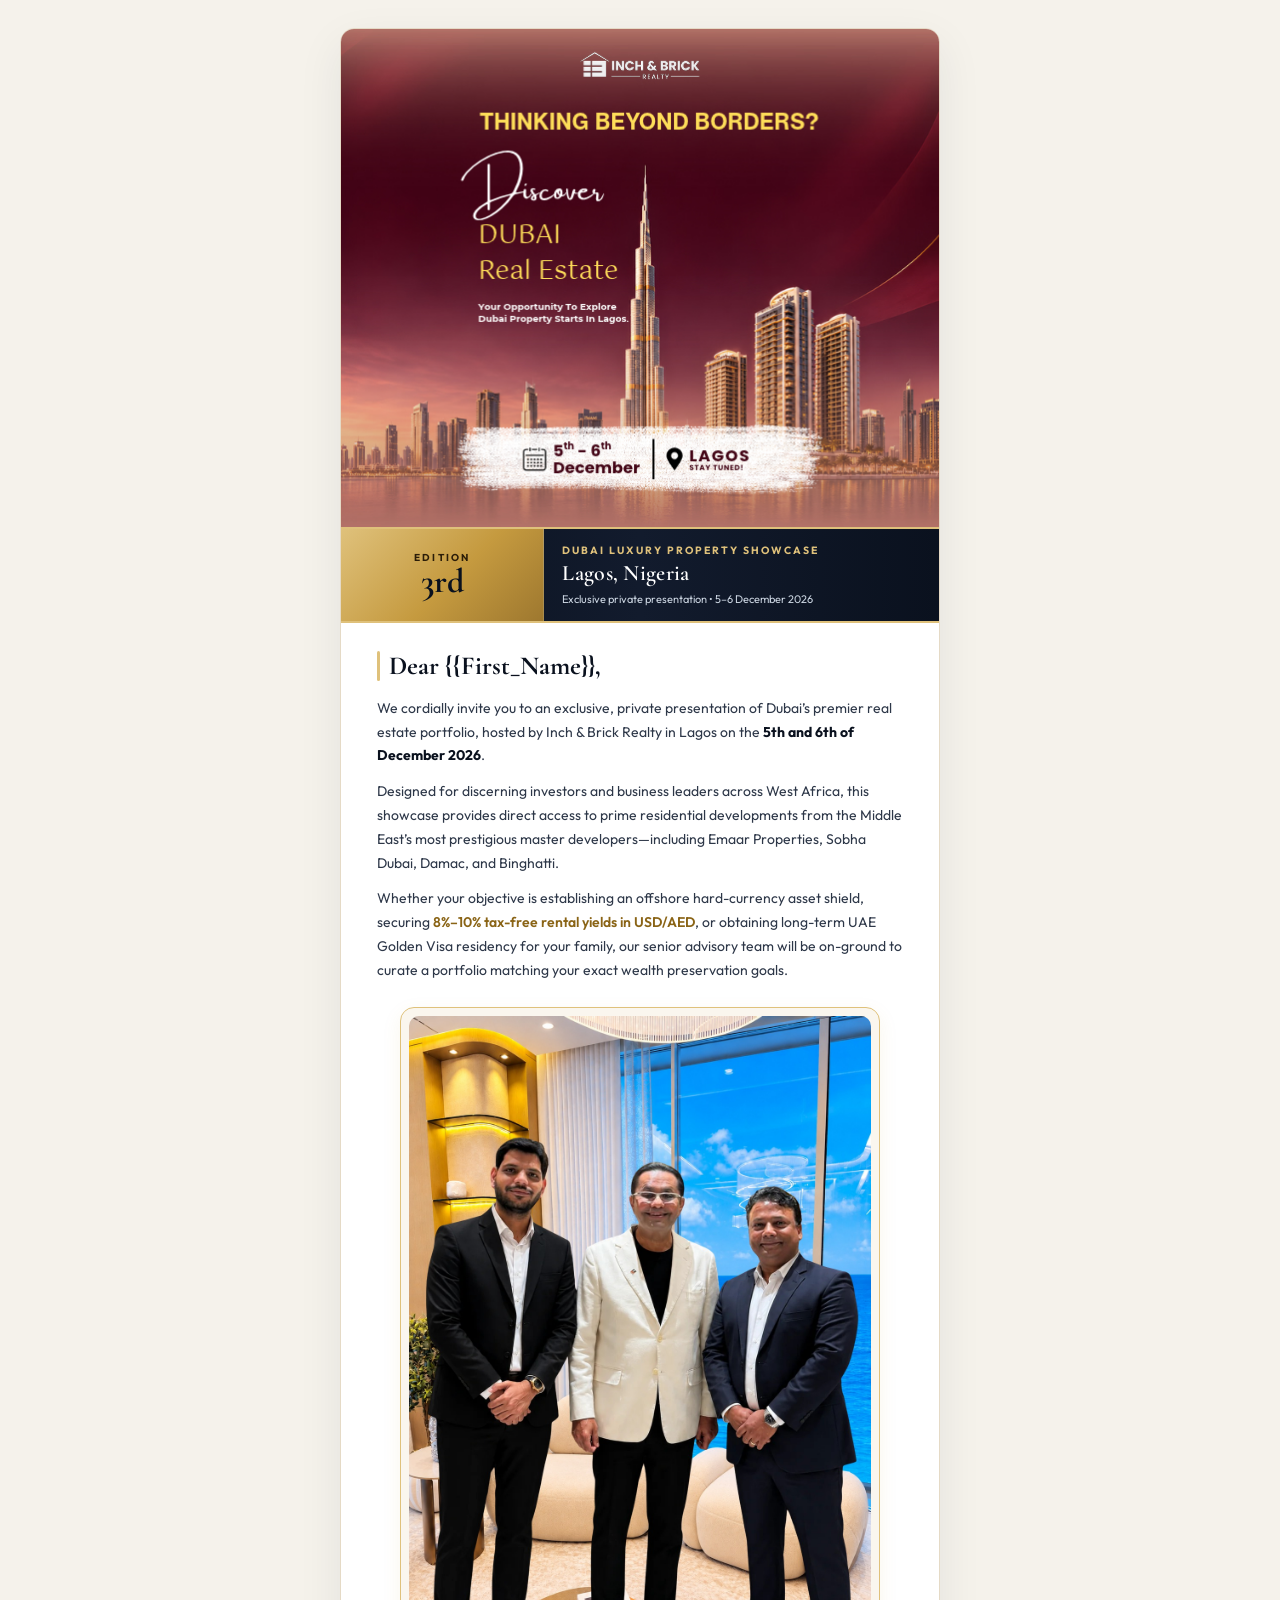
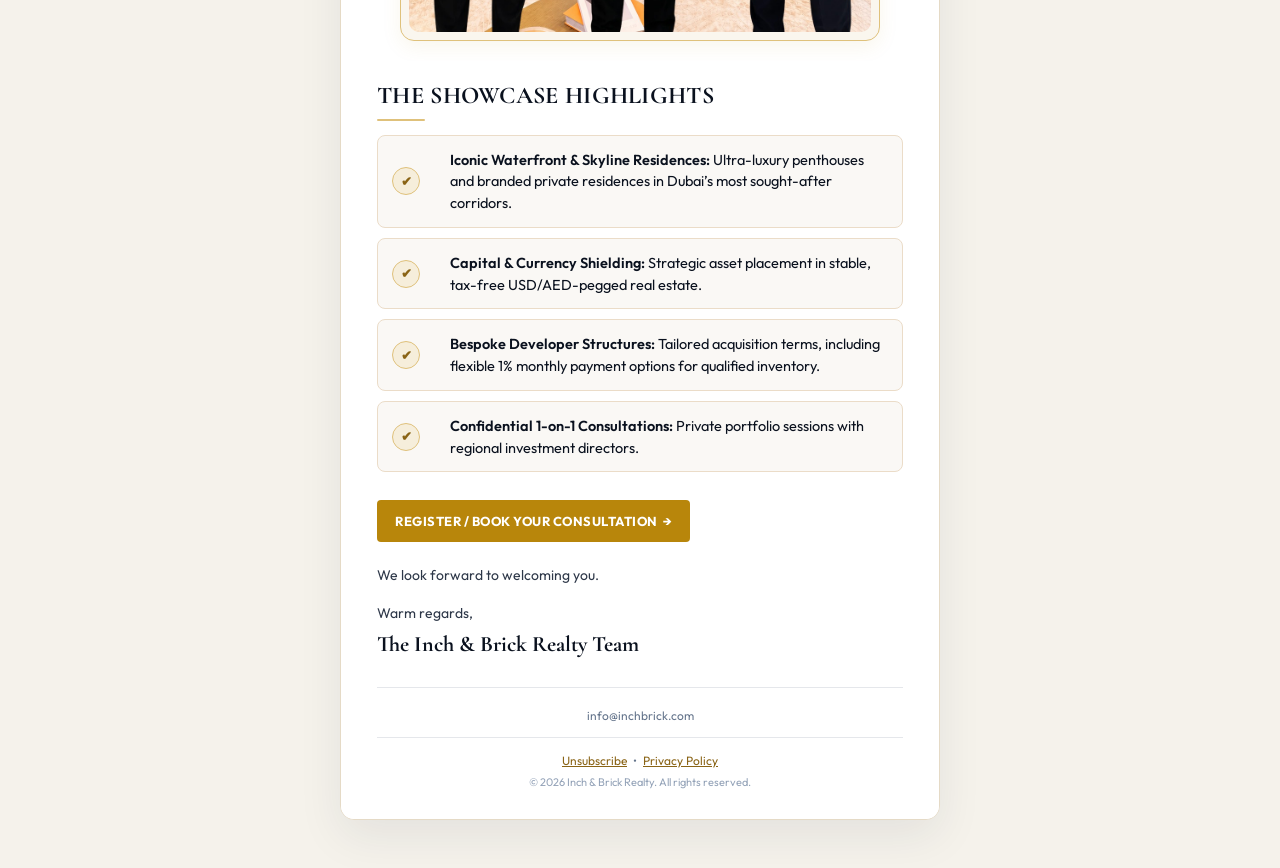
==== email/index.html @ 83868ac8 "first commit" ====
<!DOCTYPE html
  PUBLIC "-//W3C//DTD XHTML 1.0 Transitional//EN" "http://www.w3.org/TR/xhtml1/DTD/xhtml1-transitional.dtd">
<html xmlns="http://www.w3.org/1999/xhtml" xmlns:v="urn:schemas-microsoft-com:vml"
  xmlns:o="urn:schemas-microsoft-com:office:office" lang="en">

<head>
  <meta http-equiv="Content-Type" content="text/html; charset=UTF-8" />
  <meta name="viewport" content="width=device-width, initial-scale=1.0" />
  <meta name="x-apple-disable-message-reformatting" />
  <!--[if !mso]><!-->
  <meta http-equiv="X-UA-Compatible" content="IE=edge" />
  <link rel="preconnect" href="https://fonts.googleapis.com">
  <link rel="preconnect" href="https://fonts.gstatic.com" crossorigin>
  <link
    href="https://fonts.googleapis.com/css2?family=Cormorant+Garamond:ital,wght@0,500;0,600;0,700;1,400;1,600&family=Outfit:wght@300;400;500;600;700&display=swap"
    rel="stylesheet">
  <!--<![endif]-->
  <title>The Dubai Luxury Property Showcase — Lagos, 5–6 December 2026</title>
  <!--[if mso]>
  <xml>
    <o:OfficeDocumentSettings>
      <o:AllowPNG/>
      <o:PixelsPerInch>96</o:PixelsPerInch>
    </o:OfficeDocumentSettings>
  </xml>
  <![endif]-->
  <style type="text/css">
    /* Reset styles */
    body,
    table,
    td,
    a {
      -webkit-text-size-adjust: 100%;
      -ms-text-size-adjust: 100%;
    }

    table,
    td {
      mso-table-lspace: 0pt;
      mso-table-rspace: 0pt;
    }

    img {
      -ms-interpolation-mode: bicubic;
      border: 0;
      outline: none;
      text-decoration: none;
      display: block;
    }

    body {
      margin: 0;
      padding: 0;
      width: 100% !important;
      background-color: #f5f2eb;
      font-family: 'Outfit', -apple-system, BlinkMacSystemFont, 'Segoe UI', Roboto, Helvetica, Arial, sans-serif;
    }

    a[x-apple-data-detectors] {
      color: inherit !important;
      text-decoration: none !important;
      font-size: inherit !important;
      font-family: inherit !important;
      font-weight: inherit !important;
      line-height: inherit !important;
    }

    /* Interactive luxury hover effects */
    .btn-gold {
      transition: all 0.25s ease !important;
    }

    .btn-gold:hover {
      background: linear-gradient(135deg, #e5cb8e 0%, #caa146 50%, #ae8433 100%) !important;
      box-shadow: 0 8px 24px rgba(184, 134, 11, 0.35) !important;
    }

    .pill-btn:hover {
      background-color: #fbf5e8 !important;
      border-color: #b8860b !important;
      color: #785208 !important;
    }

    .feature-card:hover {
      border-color: #c59a3f !important;
      box-shadow: 0 8px 20px rgba(197, 154, 63, 0.12) !important;
    }

    /* Mobile Responsive Styles */
    @media only screen and (max-width: 620px) {
      .email-container {
        width: 100% !important;
        max-width: 100% !important;
      }

      .stack-column {
        display: block !important;
        width: 100% !important;
        max-width: 100% !important;
        direction: ltr !important;
      }

      .side-image-td {
        padding-right: 0 !important;
        padding-left: 0 !important;
        padding-top: 18px !important;
        width: 100% !important;
        max-width: 100% !important;
      }

      .side-content-td {
        padding-left: 0 !important;
        padding-right: 0 !important;
        padding-bottom: 6px !important;
        width: 100% !important;
        max-width: 100% !important;
      }

      .mobile-padding {
        padding-left: 20px !important;
        padding-right: 20px !important;
      }

      .mobile-padding-card {
        padding: 24px 18px !important;
      }

      .hero-title {
        font-size: 32px !important;
        line-height: 1.15 !important;
      }

      .hero-sub {
        font-size: 16px !important;
        line-height: 1.4 !important;
      }

      .event-banner-td {
        display: block !important;
        width: 100% !important;
        padding: 14px 0 !important;
        border-right: none !important;
        border-bottom: 1px solid #e7dcce !important;
        text-align: left !important;
      }

      .event-banner-td:last-child {
        border-bottom: none !important;
      }

      .btn-block {
        display: block !important;
        width: 100% !important;
        box-sizing: border-box !important;
        text-align: center !important;
      }

      .feature-icon-td {
        padding-right: 12px !important;
      }
    }
  </style>
</head>

<body
  style="margin: 0; padding: 0; background-color: #f5f2eb; -webkit-font-smoothing: antialiased; word-spacing: normal;">

  <!-- PREHEADER (Hidden in body, visible in inbox preview snippet) -->
  <div
    style="display: none; font-size: 1px; color: #f5f2eb; line-height: 1px; max-height: 0px; max-width: 0px; opacity: 0; overflow: hidden; mso-hide: all;">
    Exclusive private presentation of Dubai’s premier real estate portfolio in Lagos on 5th &amp; 6th December 2026. Private advisory appointments available with our senior team.
    &#847; &zwnj; &nbsp; &#8199; &shy; &#847; &zwnj; &nbsp; &#8199; &shy; &#847; &zwnj; &nbsp; &#8199; &shy; &#847;
    &zwnj; &nbsp; &#8199; &shy; &#847; &zwnj; &nbsp; &#8199; &shy;
  </div>

  <!-- EMAIL OUTER WRAPPER (Warm Luxury Ivory/Pearl) -->
  <table role="presentation" cellpadding="0" cellspacing="0" border="0" width="100%" style="background-color: #f5f2eb;">
    <tr>
      <td align="center" style="padding: 28px 12px 48px;">

        <!-- MAIN CONTAINER (600px width, Crisp White with Champagne/Gold accents) -->
        <table role="presentation" cellpadding="0" cellspacing="0" border="0" width="600" class="email-container"
          style="max-width: 600px; width: 100%; background-color: #ffffff; border: 1px solid #e5dac6; border-radius: 14px; overflow: hidden; box-shadow: 0 16px 45px rgba(27, 38, 59, 0.08);">

          <!-- ==============================================
               HERO BANNER (Matches Uploaded Artwork)
               ============================================== -->
          <tr>
            <td align="center"
              style="padding: 0; line-height: 0; background-color: #080f1d; border-bottom: 2px solid #dfc17b;">
              <a href="https://example.com/register" target="_blank" style="text-decoration: none; display: block;">
                <img src="https://cdn.inchbrick.com/event-resources/1795437732711_69df0427-55a0-461c-b83e-be4c815b8def.jpeg"
                  alt="The Dubai Luxury Property Showcase — Exclusive Private Presentation in Lagos · 5th &amp; 6th December 2026"
                  width="600" style="width: 100%; max-width: 600px; height: auto; display: block; border: 0;"
                  onerror="this.onerror=null; this.src='banner.jpeg';" />
              </a>
            </td>
          </tr>

          <!-- ==============================================
               3RD EDITION HIGHLIGHT BAR (Right After Banner)
               ============================================== -->
          <tr>
            <td align="center" style="background: linear-gradient(90deg, #0a111e 0%, #121b2d 50%, #0a111e 100%); border-bottom: 2px solid #dfc17b; padding: 0; text-align: center;">
              <table role="presentation" cellpadding="0" cellspacing="0" border="0" width="100%" style="max-width: 600px;">
                <tr>
                  <td width="34%" align="center" valign="middle"
                    style="width: 34%; background: linear-gradient(135deg, #dfc17b 0%, #c59a3f 55%, #9e782f 100%); padding: 16px 10px; border-right: 1px solid rgba(10, 17, 30, 0.2);">
                    <p style="margin: 0 0 2px; font-family: 'Outfit', -apple-system, BlinkMacSystemFont, 'Segoe UI', Roboto, sans-serif; font-size: 10px; font-weight: 700; letter-spacing: 2.2px; text-transform: uppercase; color: #2b1d08;">
                      Edition
                    </p>
                    <p style="margin: 0; font-family: 'Cormorant Garamond', Georgia, serif; font-size: 34px; line-height: 0.95; font-weight: 700; color: #0a111e;">
                      3rd
                    </p>
                  </td>
                  <td width="66%" align="left" valign="middle"
                    style="width: 66%; padding: 14px 18px; background-color: transparent;">
                    <p style="margin: 0 0 4px; font-family: 'Outfit', -apple-system, BlinkMacSystemFont, 'Segoe UI', Roboto, sans-serif; font-size: 10.5px; font-weight: 700; letter-spacing: 2px; text-transform: uppercase; color: #dfc17b;">
                      Dubai Luxury Property Showcase
                    </p>
                    <p style="margin: 0; font-family: 'Cormorant Garamond', Georgia, serif; font-size: 22px; line-height: 1.1; font-weight: 600; color: #ffffff; letter-spacing: 0.3px;">
                      Lagos, Nigeria
                    </p>
                    <p style="margin: 6px 0 0; font-family: 'Outfit', -apple-system, BlinkMacSystemFont, 'Segoe UI', Roboto, sans-serif; font-size: 11px; line-height: 1.4; color: #cbd5e1;">
                      Exclusive private presentation &bull; 5–6 December 2026
                    </p>
                  </td>
                </tr>
              </table>
            </td>
          </tr>

          <!-- ==============================================
               2. INTRO / BODY TEXT SECTION
               ============================================== -->
          <tr>
            <td style="padding: 28px 36px 0 36px; background-color: #ffffff;" class="mobile-padding">
              <table role="presentation" cellpadding="0" cellspacing="0" border="0" width="100%">

                <!-- Gold Accent Bar + Salutation -->
                <tr>
                  <td style="padding-bottom: 16px;">
                    <table role="presentation" cellpadding="0" cellspacing="0" border="0">
                      <tr>
                        <td width="3" style="width: 3px; background-color: #dfc17b; border-radius: 2px; font-size: 1px; line-height: 1px;">&nbsp;</td>
                        <td style="padding-left: 9px;">
                          <h2
                            style="margin: 0; font-family: 'Cormorant Garamond', Georgia, serif; font-size: 26px; line-height: 1.15; font-weight: 700; color: #0a111e;">
                            Dear {{First_Name}},
                          </h2>
                        </td>
                      </tr>
                    </table>
                  </td>
                </tr>

                <!-- Invitation Paragraph 1 -->
                <tr>
                  <td style="padding-bottom: 12px;">
                    <p
                      style="margin: 0; font-family: 'Outfit', -apple-system, BlinkMacSystemFont, 'Segoe UI', Roboto, sans-serif; font-size: 14px; font-weight: 400; line-height: 1.7; color: #2d3748;">
                      We cordially invite you to an exclusive, private presentation of Dubai’s premier real estate portfolio, hosted by Inch &amp; Brick Realty in Lagos on the <strong style="color: #0a111e; font-weight: 700;">5th and 6th of December 2026</strong>.
                    </p>
                  </td>
                </tr>

                <!-- Invitation Paragraph 2 -->
                <tr>
                  <td style="padding-bottom: 12px;">
                    <p
                      style="margin: 0; font-family: 'Outfit', -apple-system, BlinkMacSystemFont, 'Segoe UI', Roboto, sans-serif; font-size: 14px; font-weight: 400; line-height: 1.7; color: #2d3748;">
                      Designed for discerning investors and business leaders across West Africa, this showcase provides direct access to prime residential developments from the Middle East’s most prestigious master developers—including Emaar Properties, Sobha Dubai, Damac, and Binghatti.
                    </p>
                  </td>
                </tr>

                <!-- Invitation Paragraph 3 -->
                <tr>
                  <td style="padding-bottom: 18px;">
                    <p
                      style="margin: 0; font-family: 'Outfit', -apple-system, BlinkMacSystemFont, 'Segoe UI', Roboto, sans-serif; font-size: 14px; font-weight: 400; line-height: 1.7; color: #2d3748;">
                      Whether your objective is establishing an offshore hard-currency asset shield, securing <strong style="color: #8a6416; font-weight: 600;">8%–10% tax-free rental yields in USD/AED</strong>, or obtaining long-term UAE Golden Visa residency for your family, our senior advisory team will be on-ground to curate a portfolio matching your exact wealth preservation goals.
                    </p>
                  </td>
                </tr>

              </table>
            </td>
          </tr>

          <!-- ==============================================
               FEATURED RIZWAN IMAGE (PLACED DIRECTLY AFTER CONTENT)
               ============================================== -->
          <tr>
            <td align="center" style="padding: 6px 36px 20px 36px; background-color: #ffffff;" class="mobile-padding">
              <table role="presentation" cellpadding="0" cellspacing="0" border="0" width="100%" style="max-width: 480px;">
                <tr>
                  <td align="center"
                    style="background-color: #faf6ee; border: 1.5px solid #dfc17b; border-radius: 14px; padding: 8px; box-shadow: 0 6px 20px rgba(184, 134, 11, 0.08);">
                    <img src="https://cdn.inchbrick.com/event-resources/1795504723863_692f7ebd-75d5-4856-90a8-47173e7fa14b.jpeg"
                      alt="Inch &amp; Brick Realty Leadership with Danube Properties Chairman Rizwan Sajan"
                      width="464"
                      style="width: 100%; max-width: 464px; height: auto; display: block; border-radius: 10px; border: 0;"
                      onerror="this.onerror=null; this.src='rizwan.jpeg';" />
                  </td>
                </tr>
              </table>
            </td>
          </tr>

          <!-- ==============================================
               3. THE SHOWCASE HIGHLIGHTS
               ============================================== -->
          <tr>
            <td style="padding: 20px 36px 28px; background-color: #ffffff;" class="mobile-padding">
              <table role="presentation" cellpadding="0" cellspacing="0" border="0" width="100%">
                <tr>
                  <td align="left" style="padding-bottom: 14px;">
                    <p
                      style="margin: 0; font-family: 'Cormorant Garamond', Georgia, 'Times New Roman', serif; font-size: 24px; line-height: 1.25; font-weight: 700; color: #0a111e; letter-spacing: 0.3px;">
                      THE SHOWCASE HIGHLIGHTS
                    </p>
                    <div style="width: 48px; height: 2px; background-color: #dfc17b; border-radius: 2px; margin-top: 8px; font-size: 1px; line-height: 1px;">&nbsp;</div>
                  </td>
                </tr>

                <!-- Highlight 1 -->
                <tr>
                  <td style="padding-bottom: 10px;">
                    <table role="presentation" cellpadding="0" cellspacing="0" border="0" width="100%"
                      style="background-color: #faf8f5; border: 1px solid #ebdcc8; border-radius: 8px;">
                      <tr>
                        <td width="46" valign="middle" align="center"
                          style="width: 46px; min-width: 46px; max-width: 46px; padding: 13px 0 13px 14px; text-align: center;">
                          <table role="presentation" cellpadding="0" cellspacing="0" border="0" width="28" height="28"
                            style="width: 28px; height: 28px; background-color: #f6eedb; border: 1.5px solid #dfc17b; border-radius: 50%; border-collapse: separate;">
                            <tr>
                              <td align="center" valign="middle"
                                style="font-family: Arial, sans-serif; font-size: 13px; font-weight: bold; color: #8a6416; line-height: 25px; text-align: center; padding: 0;">
                                &#10004;
                              </td>
                            </tr>
                          </table>
                        </td>
                        <td valign="middle" style="padding: 13px 18px 13px 12px;">
                          <p
                            style="margin: 0; font-family: 'Outfit', -apple-system, BlinkMacSystemFont, 'Segoe UI', Roboto, Helvetica, Arial, sans-serif; font-size: 14.5px; font-weight: 400; line-height: 1.5; color: #0a111e;">
                            <strong style="font-weight: 600;">Iconic Waterfront &amp; Skyline Residences:</strong> Ultra-luxury penthouses and branded private residences in Dubai’s most sought-after corridors.
                          </p>
                        </td>
                      </tr>
                    </table>
                  </td>
                </tr>

                <!-- Highlight 2 -->
                <tr>
                  <td style="padding-bottom: 10px;">
                    <table role="presentation" cellpadding="0" cellspacing="0" border="0" width="100%"
                      style="background-color: #faf8f5; border: 1px solid #ebdcc8; border-radius: 8px;">
                      <tr>
                        <td width="46" valign="middle" align="center"
                          style="width: 46px; min-width: 46px; max-width: 46px; padding: 13px 0 13px 14px; text-align: center;">
                          <table role="presentation" cellpadding="0" cellspacing="0" border="0" width="28" height="28"
                            style="width: 28px; height: 28px; background-color: #f6eedb; border: 1.5px solid #dfc17b; border-radius: 50%; border-collapse: separate;">
                            <tr>
                              <td align="center" valign="middle"
                                style="font-family: Arial, sans-serif; font-size: 13px; font-weight: bold; color: #8a6416; line-height: 25px; text-align: center; padding: 0;">
                                &#10004;
                              </td>
                            </tr>
                          </table>
                        </td>
                        <td valign="middle" style="padding: 13px 18px 13px 12px;">
                          <p
                            style="margin: 0; font-family: 'Outfit', -apple-system, BlinkMacSystemFont, 'Segoe UI', Roboto, Helvetica, Arial, sans-serif; font-size: 14.5px; font-weight: 400; line-height: 1.5; color: #0a111e;">
                            <strong style="font-weight: 600;">Capital &amp; Currency Shielding:</strong> Strategic asset placement in stable, tax-free USD/AED-pegged real estate.
                          </p>
                        </td>
                      </tr>
                    </table>
                  </td>
                </tr>

                <!-- Highlight 3 -->
                <tr>
                  <td style="padding-bottom: 10px;">
                    <table role="presentation" cellpadding="0" cellspacing="0" border="0" width="100%"
                      style="background-color: #faf8f5; border: 1px solid #ebdcc8; border-radius: 8px;">
                      <tr>
                        <td width="46" valign="middle" align="center"
                          style="width: 46px; min-width: 46px; max-width: 46px; padding: 13px 0 13px 14px; text-align: center;">
                          <table role="presentation" cellpadding="0" cellspacing="0" border="0" width="28" height="28"
                            style="width: 28px; height: 28px; background-color: #f6eedb; border: 1.5px solid #dfc17b; border-radius: 50%; border-collapse: separate;">
                            <tr>
                              <td align="center" valign="middle"
                                style="font-family: Arial, sans-serif; font-size: 13px; font-weight: bold; color: #8a6416; line-height: 25px; text-align: center; padding: 0;">
                                &#10004;
                              </td>
                            </tr>
                          </table>
                        </td>
                        <td valign="middle" style="padding: 13px 18px 13px 12px;">
                          <p
                            style="margin: 0; font-family: 'Outfit', -apple-system, BlinkMacSystemFont, 'Segoe UI', Roboto, Helvetica, Arial, sans-serif; font-size: 14.5px; font-weight: 400; line-height: 1.5; color: #0a111e;">
                            <strong style="font-weight: 600;">Bespoke Developer Structures:</strong> Tailored acquisition terms, including flexible 1% monthly payment options for qualified inventory.
                          </p>
                        </td>
                      </tr>
                    </table>
                  </td>
                </tr>

                <!-- Highlight 4 -->
                <tr>
                  <td>
                    <table role="presentation" cellpadding="0" cellspacing="0" border="0" width="100%"
                      style="background-color: #faf8f5; border: 1px solid #ebdcc8; border-radius: 8px;">
                      <tr>
                        <td width="46" valign="middle" align="center"
                          style="width: 46px; min-width: 46px; max-width: 46px; padding: 13px 0 13px 14px; text-align: center;">
                          <table role="presentation" cellpadding="0" cellspacing="0" border="0" width="28" height="28"
                            style="width: 28px; height: 28px; background-color: #f6eedb; border: 1.5px solid #dfc17b; border-radius: 50%; border-collapse: separate;">
                            <tr>
                              <td align="center" valign="middle"
                                style="font-family: Arial, sans-serif; font-size: 13px; font-weight: bold; color: #8a6416; line-height: 25px; text-align: center; padding: 0;">
                                &#10004;
                              </td>
                            </tr>
                          </table>
                        </td>
                        <td valign="middle" style="padding: 13px 18px 13px 12px;">
                          <p
                            style="margin: 0; font-family: 'Outfit', -apple-system, BlinkMacSystemFont, 'Segoe UI', Roboto, Helvetica, Arial, sans-serif; font-size: 14.5px; font-weight: 400; line-height: 1.5; color: #0a111e;">
                            <strong style="font-weight: 600;">Confidential 1-on-1 Consultations:</strong> Private portfolio sessions with regional investment directors.
                          </p>
                        </td>
                      </tr>
                    </table>
                  </td>
                </tr>

              </table>
            </td>
          </tr>

          <!-- ==============================================
               4. CLOSING / CTA
               ============================================== -->
          <tr>
            <td style="padding: 0 36px 28px 36px; background-color: #ffffff;" class="mobile-padding">
              <table role="presentation" cellpadding="0" cellspacing="0" border="0" width="100%">
                <tr>
                  <td align="left" style="padding-bottom: 22px;">
                    <!--[if mso]>
                    <v:roundrect xmlns:v="urn:schemas-microsoft-com:vml" xmlns:w="urn:schemas-microsoft-com:office:word"
                      href="https://example.com/register" style="height:44px;v-text-anchor:middle;width:320px;" arcsize="12%"
                      stroke="f" fillcolor="#b8860b">
                      <w:anchorlock/>
                      <center style="color:#ffffff;font-family:'Outfit',sans-serif;font-size:13px;font-weight:700;letter-spacing:0.5px;">
                        REGISTER / BOOK YOUR CONSULTATION →
                      </center>
                    </v:roundrect>
                    <![endif]-->
                    <!--[if !mso]><!-->
                    <a href="https://example.com/register" target="_blank"
                      style="display: inline-block; background-color: #b8860b; color: #ffffff; font-family: 'Outfit', -apple-system, BlinkMacSystemFont, 'Segoe UI', Roboto, Helvetica, Arial, sans-serif; font-size: 13px; font-weight: 700; letter-spacing: 0.5px; text-transform: uppercase; text-decoration: none; padding: 13px 18px; border-radius: 4px;">
                      REGISTER / BOOK YOUR CONSULTATION &nbsp;→
                    </a>
                    <!--<![endif]-->
                  </td>
                </tr>
                <tr>
                  <td style="padding-bottom: 14px;">
                    <p style="margin: 0; font-family: 'Outfit', -apple-system, BlinkMacSystemFont, 'Segoe UI', Roboto, sans-serif; font-size: 14px; font-weight: 400; line-height: 1.7; color: #2d3748;">
                      We look forward to welcoming you.
                    </p>
                  </td>
                </tr>
                <tr>
                  <td style="padding-bottom: 4px;">
                    <p style="margin: 0; font-family: 'Outfit', -apple-system, BlinkMacSystemFont, 'Segoe UI', Roboto, sans-serif; font-size: 14px; font-weight: 400; line-height: 1.7; color: #2d3748;">
                      Warm regards,
                    </p>
                  </td>
                </tr>
                <tr>
                  <td>
                    <p style="margin: 0; font-family: 'Cormorant Garamond', Georgia, serif; font-size: 22px; font-weight: 700; line-height: 1.3; color: #0a111e;">
                      The Inch &amp; Brick Realty Team
                    </p>
                  </td>
                </tr>
              </table>
            </td>
          </tr>

          <!-- ==============================================
               FOOTER
               ============================================== -->
          <tr>
            <td style="padding: 0 36px 28px 36px; background-color: #ffffff;" class="mobile-padding">
              <table role="presentation" cellpadding="0" cellspacing="0" border="0" width="100%">
                <tr>
                  <td style="border-top: 1px solid #e5e7eb; padding-top: 18px; text-align: center;">
                    <p style="margin: 0 0 12px; font-family: 'Outfit', sans-serif; font-size: 12px; line-height: 1.6; color: #64748b;">
                      <a href="mailto:info@inchbrick.com" style="color: #64748b; text-decoration: none;">info@inchbrick.com</a>
                    </p>
                    <div style="border-top: 1px solid #e5e7eb; font-size: 1px; line-height: 1px; margin: 0 auto 12px; width: 100%;">&nbsp;</div>
                    <p style="margin: 0 0 4px; font-family: 'Outfit', sans-serif; font-size: 12px; line-height: 1.6; color: #64748b;">
                      <a href="https://example.com/unsubscribe" target="_blank" style="color: #8a6416; text-decoration: underline;">Unsubscribe</a>
                      &nbsp;&bull;&nbsp;
                      <a href="https://example.com/privacy" target="_blank" style="color: #8a6416; text-decoration: underline;">Privacy Policy</a>
                    </p>
                    <p style="margin: 0; font-family: 'Outfit', sans-serif; font-size: 11px; line-height: 1.6; color: #94a3b8;">
                      &copy; 2026 Inch &amp; Brick Realty. All rights reserved.
                    </p>
                  </td>
                </tr>
              </table>
            </td>
          </tr>

        </table>
        <!-- /MAIN CONTAINER -->

      </td>
    </tr>
  </table>

</body>

</html>
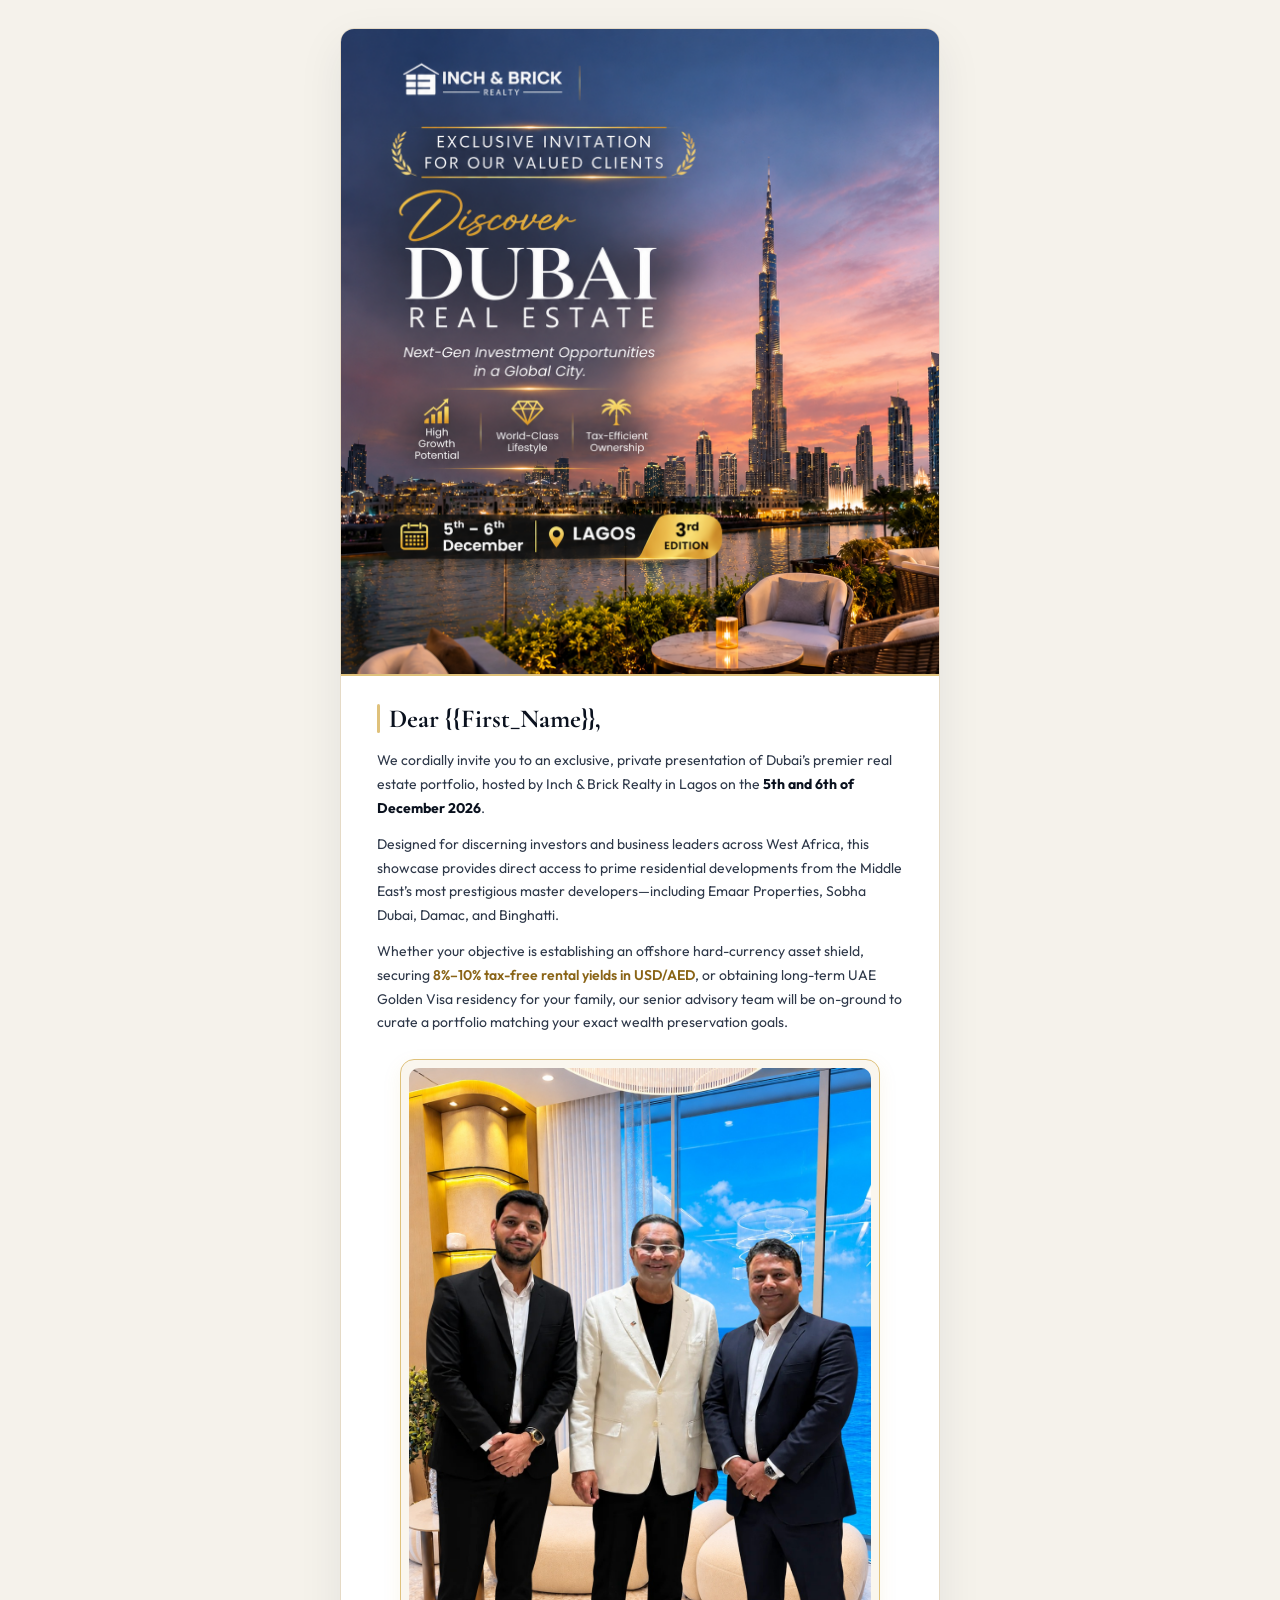
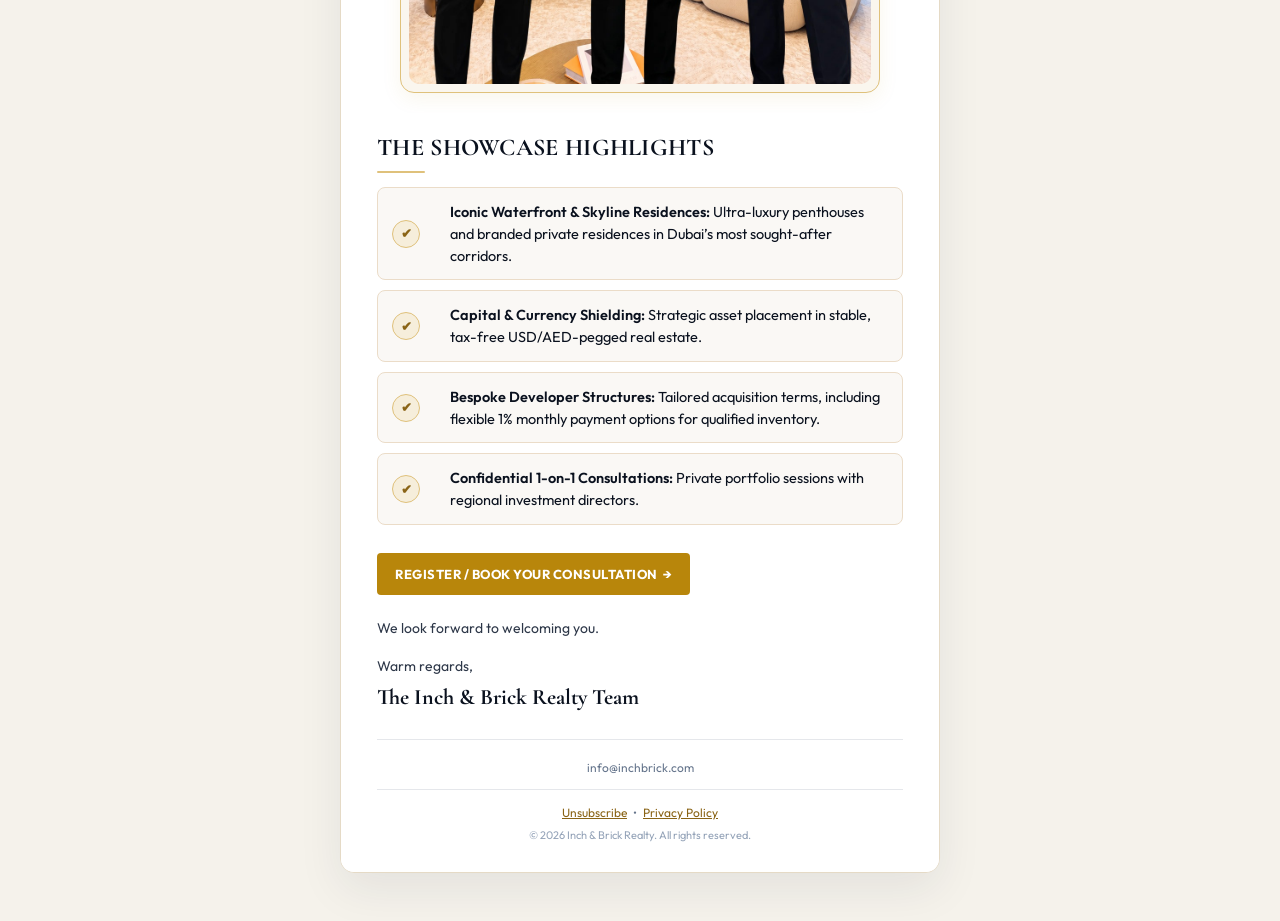
==== commit 4ecc467f: "update" ====
--- a/email/index.html
+++ b/email/index.html
@@ -189,44 +189,10 @@
             <td align="center"
               style="padding: 0; line-height: 0; background-color: #080f1d; border-bottom: 2px solid #dfc17b;">
               <a href="https://example.com/register" target="_blank" style="text-decoration: none; display: block;">
-                <img src="https://cdn.inchbrick.com/event-resources/1795437732711_69df0427-55a0-461c-b83e-be4c815b8def.jpeg"
+                <img src="banner.png"
                   alt="The Dubai Luxury Property Showcase — Exclusive Private Presentation in Lagos · 5th &amp; 6th December 2026"
-                  width="600" style="width: 100%; max-width: 600px; height: auto; display: block; border: 0;"
-                  onerror="this.onerror=null; this.src='banner.jpeg';" />
+                  width="600" style="width: 100%; max-width: 600px; height: auto; display: block; border: 0;" />
               </a>
-            </td>
-          </tr>
-
-          <!-- ==============================================
-               3RD EDITION HIGHLIGHT BAR (Right After Banner)
-               ============================================== -->
-          <tr>
-            <td align="center" style="background: linear-gradient(90deg, #0a111e 0%, #121b2d 50%, #0a111e 100%); border-bottom: 2px solid #dfc17b; padding: 0; text-align: center;">
-              <table role="presentation" cellpadding="0" cellspacing="0" border="0" width="100%" style="max-width: 600px;">
-                <tr>
-                  <td width="34%" align="center" valign="middle"
-                    style="width: 34%; background: linear-gradient(135deg, #dfc17b 0%, #c59a3f 55%, #9e782f 100%); padding: 16px 10px; border-right: 1px solid rgba(10, 17, 30, 0.2);">
-                    <p style="margin: 0 0 2px; font-family: 'Outfit', -apple-system, BlinkMacSystemFont, 'Segoe UI', Roboto, sans-serif; font-size: 10px; font-weight: 700; letter-spacing: 2.2px; text-transform: uppercase; color: #2b1d08;">
-                      Edition
-                    </p>
-                    <p style="margin: 0; font-family: 'Cormorant Garamond', Georgia, serif; font-size: 34px; line-height: 0.95; font-weight: 700; color: #0a111e;">
-                      3rd
-                    </p>
-                  </td>
-                  <td width="66%" align="left" valign="middle"
-                    style="width: 66%; padding: 14px 18px; background-color: transparent;">
-                    <p style="margin: 0 0 4px; font-family: 'Outfit', -apple-system, BlinkMacSystemFont, 'Segoe UI', Roboto, sans-serif; font-size: 10.5px; font-weight: 700; letter-spacing: 2px; text-transform: uppercase; color: #dfc17b;">
-                      Dubai Luxury Property Showcase
-                    </p>
-                    <p style="margin: 0; font-family: 'Cormorant Garamond', Georgia, serif; font-size: 22px; line-height: 1.1; font-weight: 600; color: #ffffff; letter-spacing: 0.3px;">
-                      Lagos, Nigeria
-                    </p>
-                    <p style="margin: 6px 0 0; font-family: 'Outfit', -apple-system, BlinkMacSystemFont, 'Segoe UI', Roboto, sans-serif; font-size: 11px; line-height: 1.4; color: #cbd5e1;">
-                      Exclusive private presentation &bull; 5–6 December 2026
-                    </p>
-                  </td>
-                </tr>
-              </table>
             </td>
           </tr>
 
